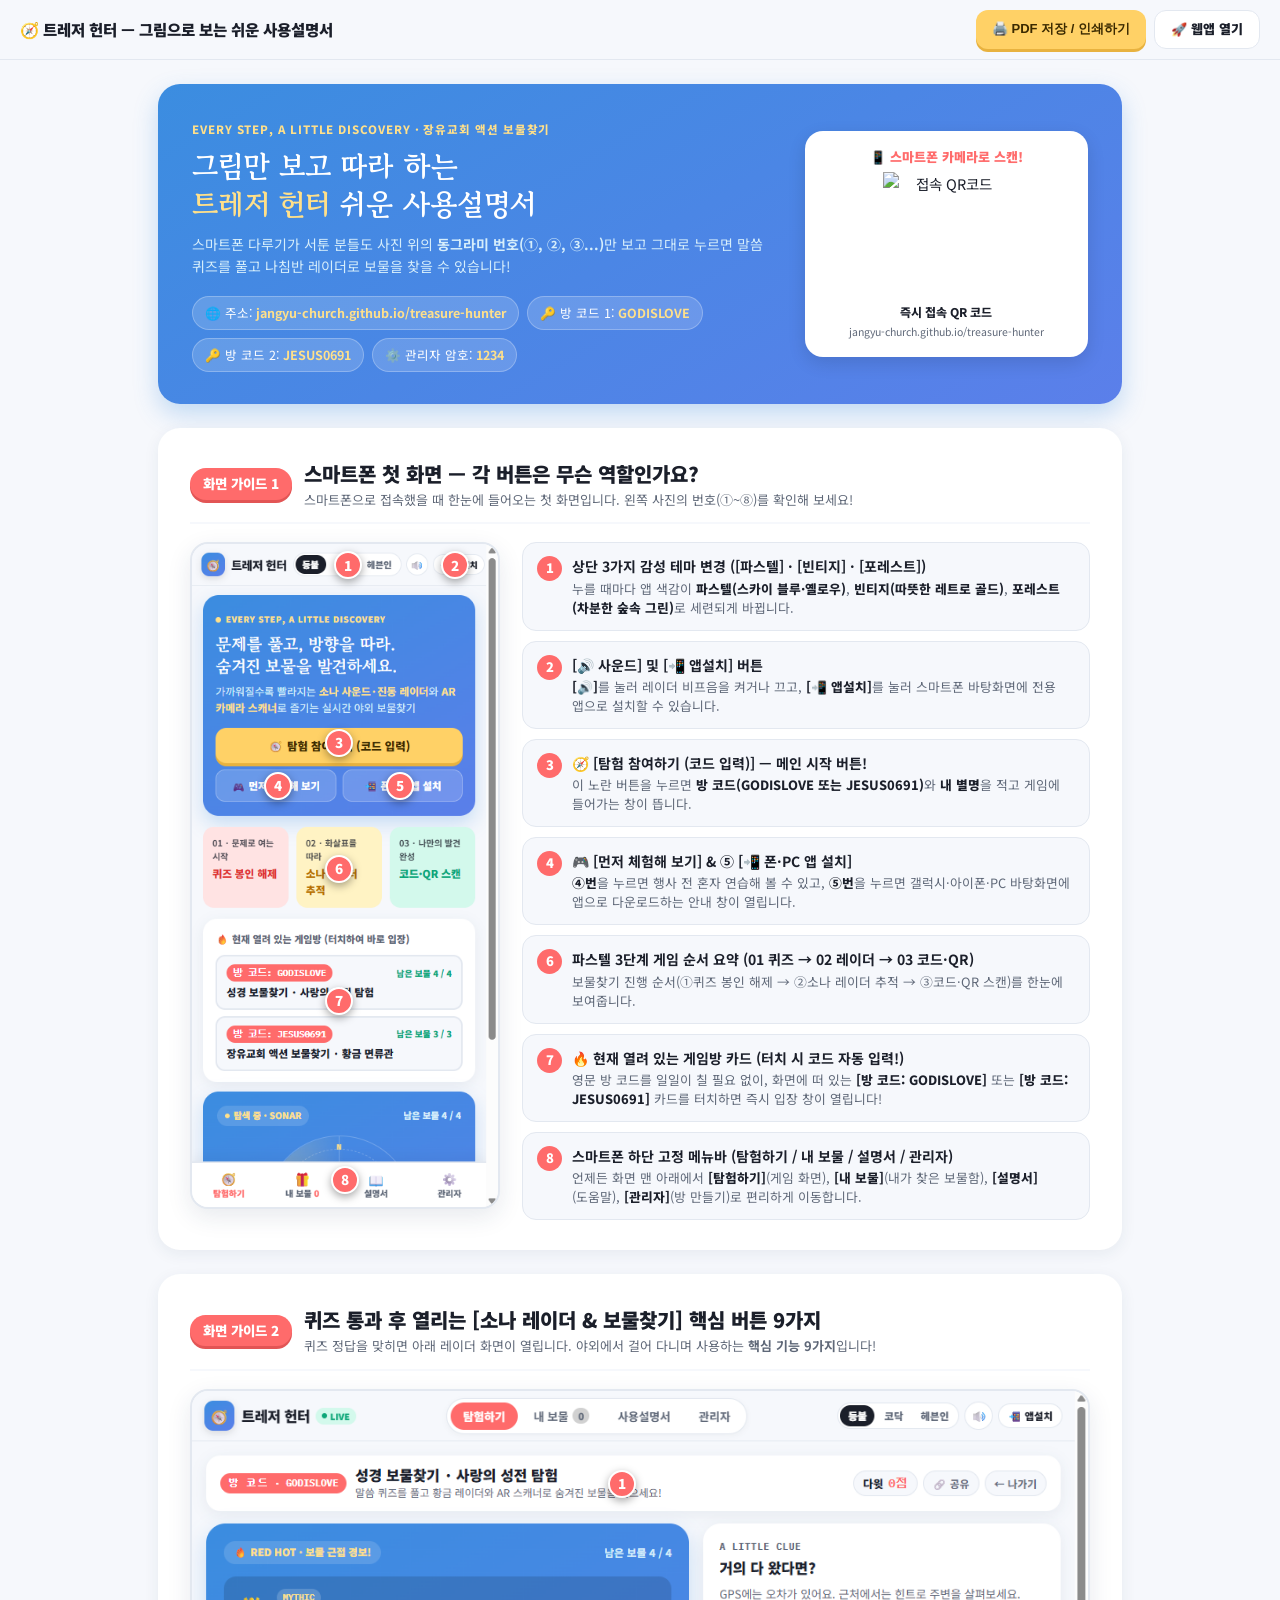
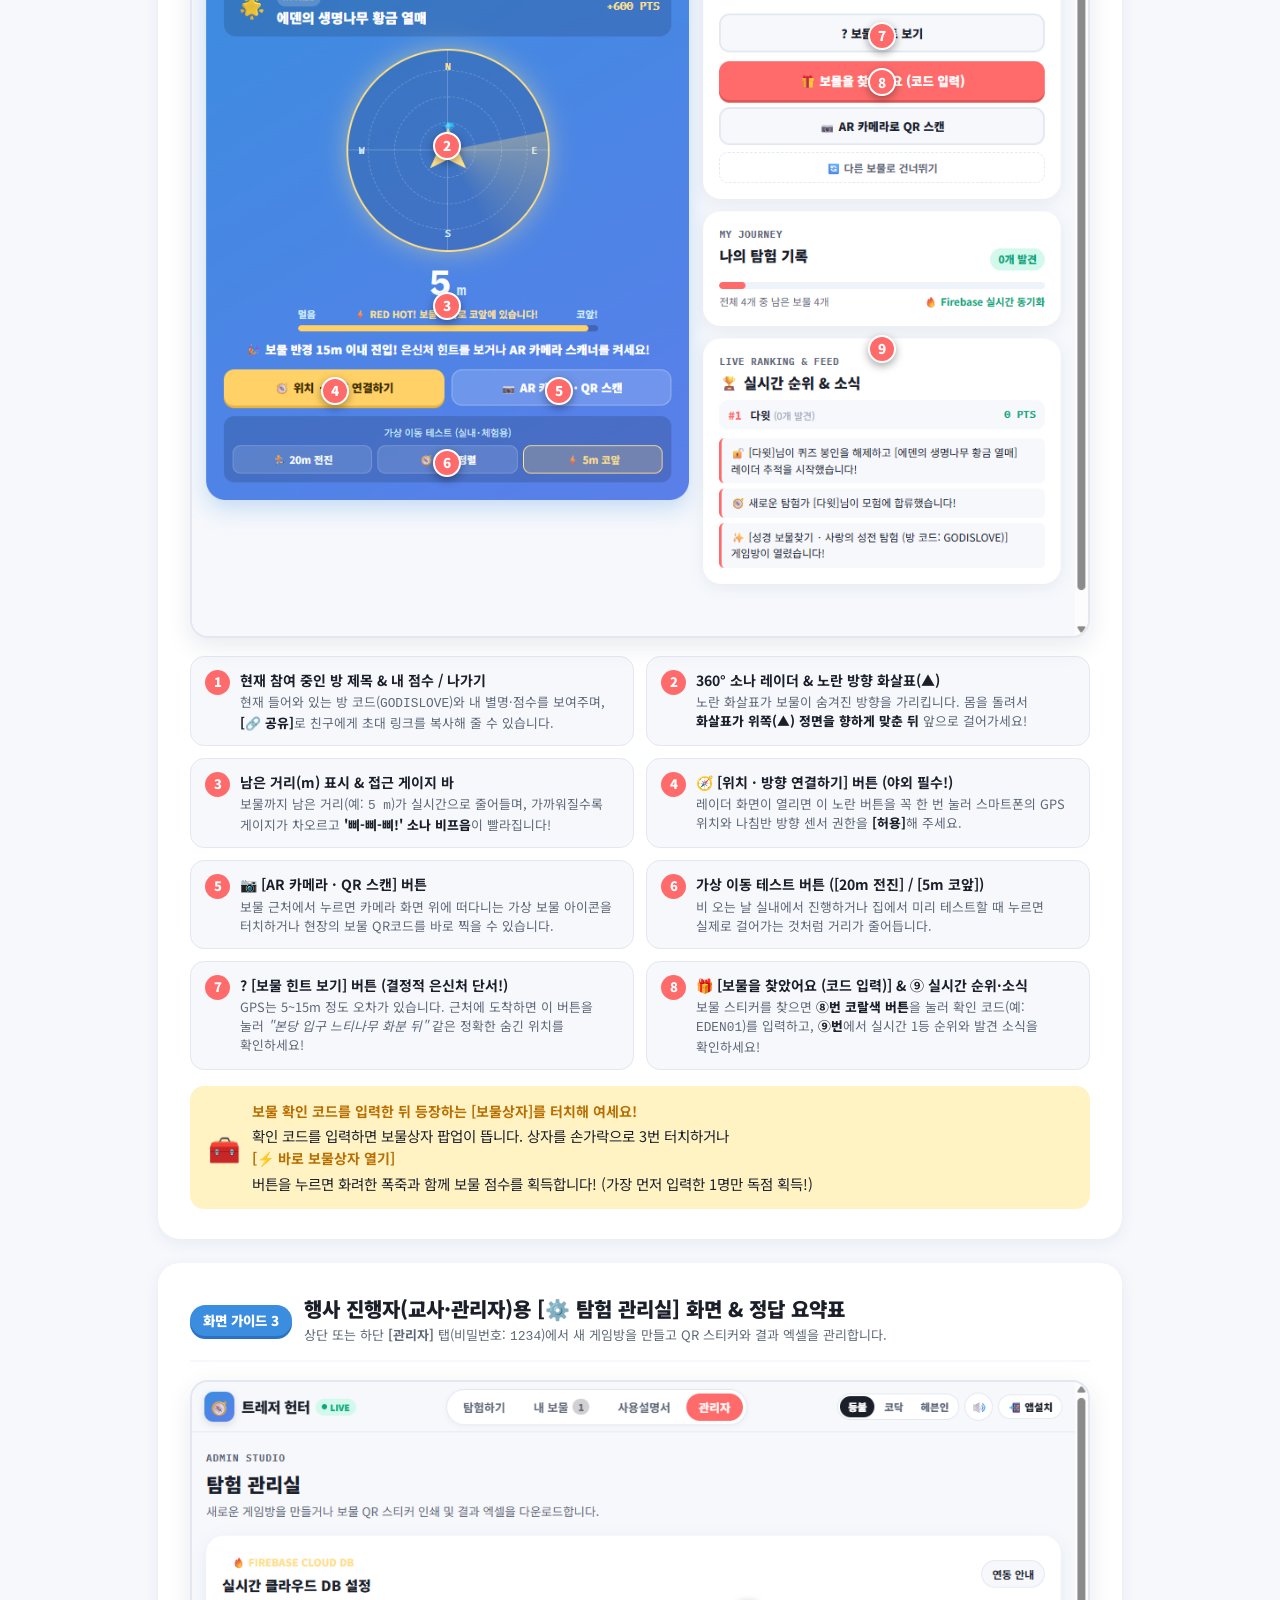
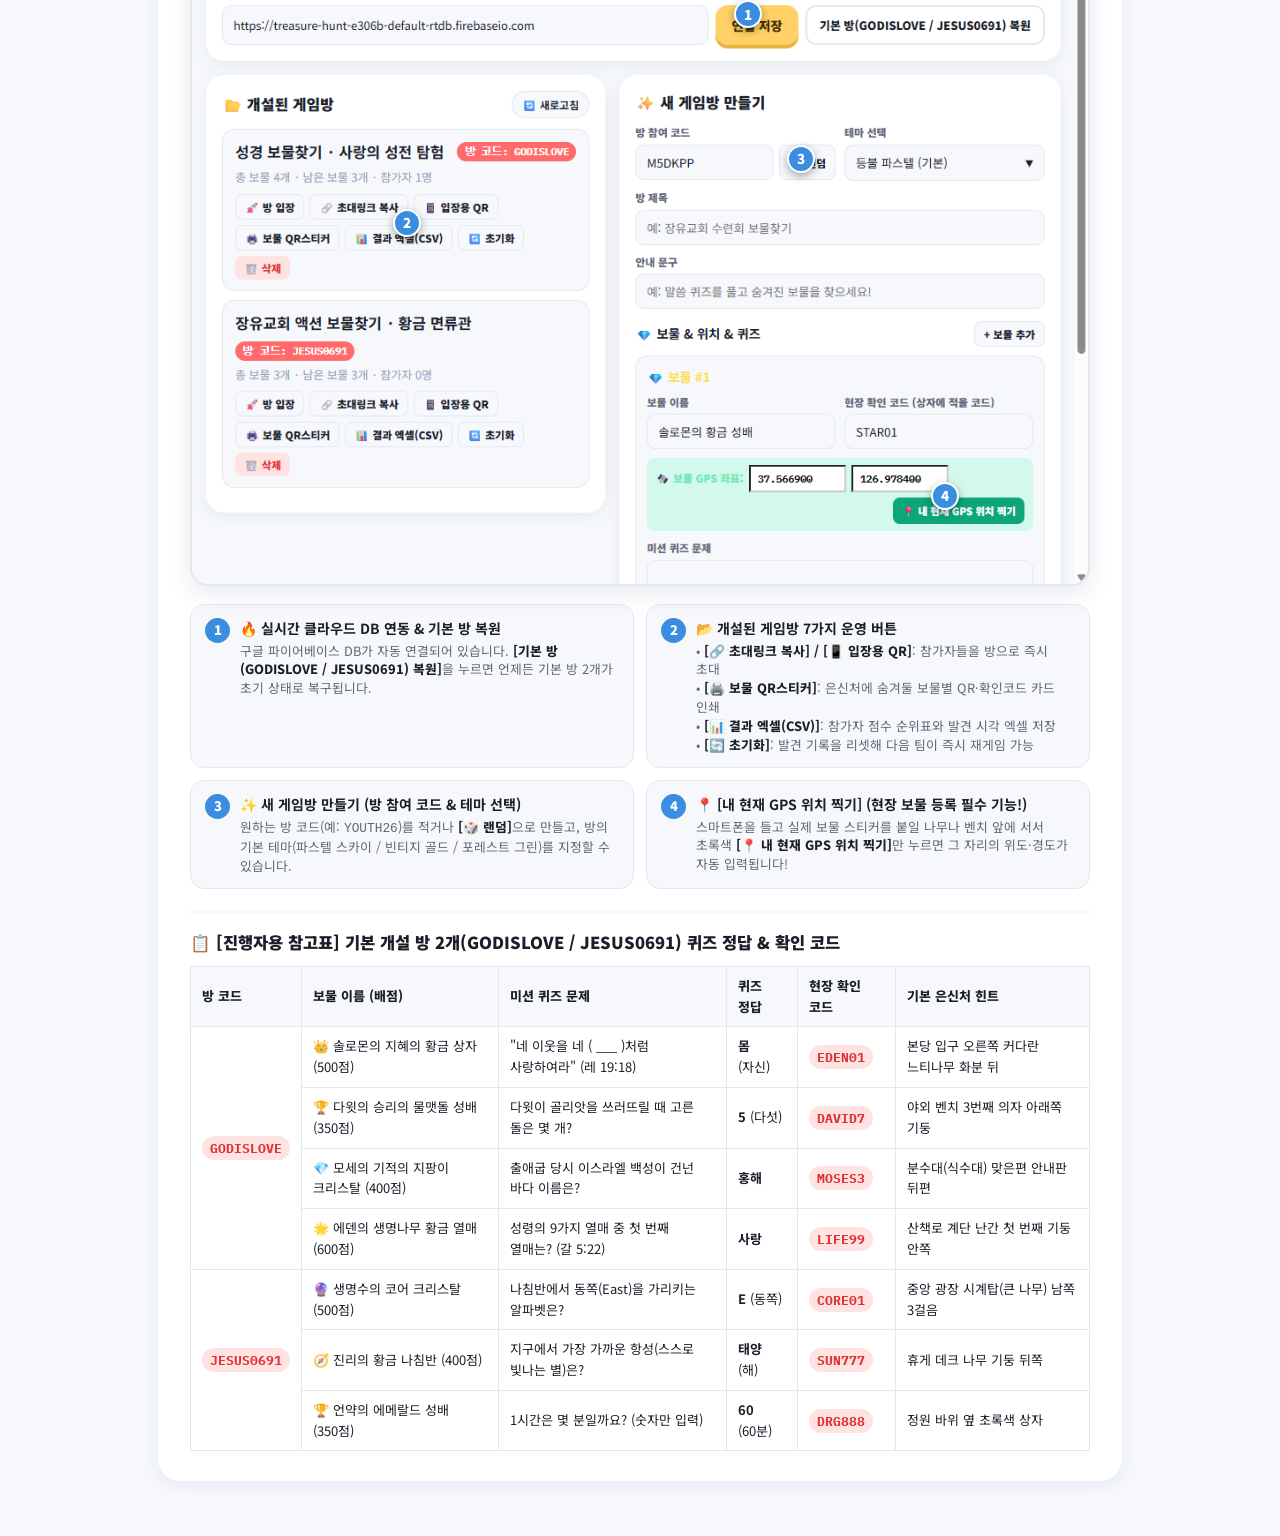
==== manual.html @ 7820175a "Update mobile UI, themes (Pastel/Vintage/Forest), and visual manual" ====
<!DOCTYPE html>
<html lang="ko">
<head>
  <meta charset="UTF-8" />
  <meta name="viewport" content="width=device-width, initial-scale=1.0" />
  <title>트레저 헌터 — 그림으로 보는 쉬운 사용설명서 (초보자·진행자 겸용)</title>
  <link rel="preconnect" href="https://fonts.googleapis.com">
  <link rel="preconnect" href="https://fonts.gstatic.com" crossorigin>
  <link href="https://fonts.googleapis.com/css2?family=Gowun+Batang:wght@700&family=IBM+Plex+Mono:wght@600;700&family=Noto+Sans+KR:wght@400;500;700;900&display=swap" rel="stylesheet">
  <style>
    :root {
      --bg: #F6F8FC;
      --surface: #FFFFFF;
      --ink: #1B1F2A;
      --muted: #5F6878;
      --line: #E3E8F0;
      --blue-a: #3B8DE0;
      --blue-b: #5B7FEA;
      --yellow: #FFD166;
      --yellow-lip: #E8B23F;
      --coral: #FF6B6B;
      --coral-lip: #E25555;
      --mint: #0CA678;
      --s1-bg: #FFE3E3;
      --s1-ink: #E03131;
      --s2-bg: #FFF3C4;
      --s2-ink: #B86E00;
      --s3-bg: #D3F9EC;
      --s3-ink: #0CA678;
    }

    * {
      box-sizing: border-box;
      margin: 0;
      padding: 0;
      -webkit-print-color-adjust: exact !important;
      print-color-adjust: exact !important;
    }

    body {
      font-family: 'Noto Sans KR', -apple-system, BlinkMacSystemFont, sans-serif;
      background: var(--bg);
      color: var(--ink);
      line-height: 1.6;
      font-size: 14.5px;
      word-break: keep-all;
    }

    /* 상단 고정 툴바 (인쇄 시 숨김) */
    .top-action-bar {
      position: sticky;
      top: 0;
      z-index: 999;
      background: rgba(246, 248, 252, 0.94);
      backdrop-filter: blur(12px);
      border-bottom: 1px solid var(--line);
      padding: 10px 20px;
      display: flex;
      justify-content: space-between;
      align-items: center;
      flex-wrap: wrap;
      gap: 10px;
    }

    .top-action-bar .title {
      font-weight: 900;
      font-size: 15.5px;
      color: var(--ink);
      display: flex;
      align-items: center;
      gap: 8px;
    }

    .top-action-bar .btns {
      display: flex;
      gap: 8px;
    }

    .btn-toolbar {
      background: var(--yellow);
      color: #3B2A00;
      border: none;
      padding: 8px 16px;
      border-radius: 12px;
      font-weight: 900;
      font-size: 13px;
      cursor: pointer;
      text-decoration: none;
      box-shadow: 0 3px 0 var(--yellow-lip);
      display: inline-flex;
      align-items: center;
      gap: 5px;
    }

    .btn-toolbar.secondary {
      background: var(--surface);
      color: var(--ink);
      border: 1.5px solid var(--line);
      box-shadow: none;
    }

    .manual-container {
      max-width: 1000px;
      margin: 24px auto 60px;
      padding: 0 18px;
      display: flex;
      flex-direction: column;
      gap: 24px;
    }

    .page-card {
      background: var(--surface);
      border-radius: 22px;
      box-shadow: 0 4px 16px rgba(30, 50, 90, 0.07);
      padding: 30px 32px;
      page-break-inside: avoid;
      break-inside: avoid;
    }

    /* 표지 헤더 (등불 스터디 블루 카드 감성) */
    .cover-banner {
      background: linear-gradient(150deg, var(--blue-a) 0%, var(--blue-b) 100%);
      color: #FFFFFF;
      border-radius: 22px;
      padding: 32px 34px;
      display: grid;
      grid-template-columns: 1.35fr 0.65fr;
      gap: 24px;
      align-items: center;
      box-shadow: 0 10px 24px rgba(59, 141, 224, 0.28);
    }

    .cover-kicker {
      display: inline-block;
      color: #FFE08A;
      font-size: 11.5px;
      font-weight: 800;
      letter-spacing: 0.08em;
      margin-bottom: 8px;
    }

    .cover-banner h1 {
      font-family: 'Gowun Batang', serif;
      font-size: 29px;
      font-weight: 700;
      line-height: 1.32;
      margin-bottom: 10px;
      color: #FFFFFF;
    }

    .cover-banner h1 span {
      color: #FFE08A;
    }

    .cover-banner p {
      color: #D6EEFB;
      font-size: 14px;
      margin-bottom: 18px;
    }

    .info-badges {
      display: flex;
      flex-wrap: wrap;
      gap: 8px;
    }

    .info-pill {
      background: rgba(255, 255, 255, 0.16);
      border: 1px solid rgba(255, 255, 255, 0.25);
      padding: 6px 12px;
      border-radius: 999px;
      font-size: 12.5px;
      color: #FFFFFF;
    }

    .info-pill strong {
      color: #FFE08A;
    }

    .cover-qr-card {
      background: #FFFFFF;
      color: var(--ink);
      border-radius: 18px;
      padding: 16px;
      text-align: center;
      box-shadow: 0 6px 18px rgba(0, 0, 0, 0.12);
    }

    .cover-qr-card img {
      width: 126px;
      height: 126px;
      margin: 4px auto;
      display: block;
    }

    .cover-qr-card .qr-label {
      font-size: 13px;
      font-weight: 900;
      color: var(--coral);
    }

    .cover-qr-card .qr-url {
      font-size: 10.5px;
      color: var(--muted);
      word-break: break-all;
      margin-top: 3px;
    }

    /* 파스텔 3단계 큰 그림 블록 */
    .pastel-flow-grid {
      display: grid;
      grid-template-columns: repeat(3, 1fr);
      gap: 14px;
      margin-top: 14px;
    }

    .p-flow-card {
      border-radius: 16px;
      padding: 18px;
    }

    .p-flow-card.s1 { background: var(--s1-bg); color: var(--s1-ink); }
    .p-flow-card.s2 { background: var(--s2-bg); color: var(--s2-ink); }
    .p-flow-card.s3 { background: var(--s3-bg); color: var(--s3-ink); }

    .p-flow-card .step-tag {
      font-size: 11.5px;
      font-weight: 800;
      opacity: 0.85;
      margin-bottom: 4px;
      display: block;
    }

    .p-flow-card h3 {
      font-size: 17px;
      font-weight: 900;
      margin-bottom: 6px;
    }

    .p-flow-card p {
      font-size: 13px;
      color: var(--ink);
      opacity: 0.86;
    }

    /* 섹션 헤더 */
    .sec-header {
      display: flex;
      align-items: center;
      gap: 12px;
      margin-bottom: 18px;
      padding-bottom: 12px;
      border-bottom: 2px solid var(--bg);
    }

    .sec-num {
      background: var(--coral);
      color: #FFFFFF;
      font-weight: 900;
      font-size: 13.5px;
      padding: 5px 13px;
      border-radius: 999px;
      box-shadow: 0 3px 0 var(--coral-lip);
      flex-shrink: 0;
    }

    .sec-num.blue {
      background: var(--blue-a);
      box-shadow: 0 3px 0 #2B72C4;
    }

    .sec-num.mint {
      background: var(--mint);
      box-shadow: 0 3px 0 #098560;
    }

    .sec-header h2 {
      font-size: 20px;
      font-weight: 900;
      color: var(--ink);
    }

    .sec-header p {
      font-size: 13px;
      color: var(--muted);
    }

    /* 스마트폰 첫 화면 2단 레이아웃 (좌: 폰 화면 캡처, 우: 번호별 설명) */
    .mobile-guide-layout {
      display: grid;
      grid-template-columns: 310px 1fr;
      gap: 22px;
      align-items: start;
    }

    /* 스크린샷 & 번호 마커 */
    .annotated-screen-wrap {
      position: relative;
      border-radius: 18px;
      overflow: hidden;
      border: 2px solid var(--line);
      box-shadow: 0 8px 24px rgba(30, 50, 90, 0.1);
      background: var(--bg);
    }

    .annotated-screen-wrap img {
      width: 100%;
      height: auto;
      display: block;
    }

    .pin {
      position: absolute;
      width: 28px;
      height: 28px;
      border-radius: 50%;
      background: var(--coral);
      color: #FFFFFF;
      font-weight: 900;
      font-size: 13.5px;
      display: flex;
      align-items: center;
      justify-content: center;
      border: 2.5px solid #FFFFFF;
      box-shadow: 0 3px 8px rgba(0, 0, 0, 0.35);
      transform: translate(-50%, -50%);
      z-index: 10;
    }

    .pin.blue {
      background: var(--blue-a);
    }

    /* 설명 카드 리스트 */
    .callout-list {
      display: flex;
      flex-direction: column;
      gap: 10px;
    }

    .callout-grid {
      display: grid;
      grid-template-columns: repeat(2, 1fr);
      gap: 12px;
      margin-top: 18px;
    }

    .callout-item {
      display: flex;
      align-items: flex-start;
      gap: 10px;
      background: var(--bg);
      border: 1.5px solid var(--line);
      border-radius: 14px;
      padding: 12px 14px;
    }

    .callout-badge {
      width: 25px;
      height: 25px;
      border-radius: 50%;
      background: var(--coral);
      color: #FFFFFF;
      font-weight: 900;
      font-size: 13px;
      display: flex;
      align-items: center;
      justify-content: center;
      flex-shrink: 0;
      margin-top: 1px;
    }

    .callout-badge.blue {
      background: var(--blue-a);
    }

    .callout-text > strong {
      display: block;
      font-size: 14px;
      color: var(--ink);
      margin-bottom: 2px;
    }

    .callout-text p strong {
      color: var(--ink);
      font-weight: 800;
    }

    .callout-text p {
      font-size: 12.8px;
      color: var(--muted);
      line-height: 1.48;
    }

    .beginner-tip-box {
      margin-top: 16px;
      background: var(--s2-bg);
      border-radius: 14px;
      padding: 14px 18px;
      display: flex;
      align-items: center;
      gap: 12px;
    }

    .beginner-tip-box .tip-icon {
      font-size: 26px;
      flex-shrink: 0;
    }

    .beginner-tip-box strong {
      color: var(--s2-ink);
      display: block;
      font-size: 14px;
      margin-bottom: 2px;
    }

    /* 요약 테이블 */
    .cheat-table {
      width: 100%;
      border-collapse: collapse;
      margin-top: 10px;
      font-size: 13px;
    }

    .cheat-table th,
    .cheat-table td {
      border: 1px solid var(--line);
      padding: 9px 11px;
      text-align: left;
    }

    .cheat-table th {
      background: var(--bg);
      color: var(--ink);
      font-weight: 800;
    }

    .code-badge {
      display: inline-block;
      background: var(--s1-bg);
      color: var(--s1-ink);
      font-weight: 800;
      padding: 2px 8px;
      border-radius: 999px;
      font-family: 'IBM Plex Mono', monospace;
      font-size: 12.5px;
    }

    @media print {
      body { background: #FFFFFF; }
      .top-action-bar { display: none !important; }
      .manual-container { margin: 0; max-width: 100%; padding: 0; gap: 16px; }
      .page-card { box-shadow: none; border: 1px solid var(--line); padding: 22px 24px; }
      .page-break { page-break-before: always; break-before: page; }
    }

    @media (max-width: 768px) {
      .cover-banner,
      .pastel-flow-grid,
      .mobile-guide-layout,
      .callout-grid {
        grid-template-columns: 1fr;
      }
    }
  </style>
</head>
<body>

  <!-- 상단 액션 바 -->
  <div class="top-action-bar">
    <div class="title">🧭 트레저 헌터 — 그림으로 보는 쉬운 사용설명서</div>
    <div class="btns">
      <button class="btn-toolbar" onclick="window.print()">🖨️ PDF 저장 / 인쇄하기</button>
      <a class="btn-toolbar secondary" href="https://jangyu-church.github.io/treasure-hunter/" target="_blank">🚀 웹앱 열기</a>
    </div>
  </div>

  <div class="manual-container">

    <!-- ==================== [1페이지] 표지 & 스마트폰 모바일 첫 화면 가이드 ==================== -->
    <div class="cover-banner">
      <div>
        <span class="cover-kicker">EVERY STEP, A LITTLE DISCOVERY · 장유교회 액션 보물찾기</span>
        <h1>
          그림만 보고 따라 하는<br />
          <span>트레저 헌터</span> 쉬운 사용설명서
        </h1>
        <p>
          스마트폰 다루기가 서툰 분들도 사진 위의 <strong>동그라미 번호(①, ②, ③...)</strong>만 보고
          그대로 누르면 말씀 퀴즈를 풀고 나침반 레이더로 보물을 찾을 수 있습니다!
        </p>
        <div class="info-badges">
          <div class="info-pill">🌐 주소: <strong>jangyu-church.github.io/treasure-hunter</strong></div>
          <div class="info-pill">🔑 방 코드 1: <strong>GODISLOVE</strong></div>
          <div class="info-pill">🔑 방 코드 2: <strong>JESUS0691</strong></div>
          <div class="info-pill">⚙️ 관리자 암호: <strong>1234</strong></div>
        </div>
      </div>

      <div class="cover-qr-card">
        <div class="qr-label">📱 스마트폰 카메라로 스캔!</div>
        <img src="https://api.qrserver.com/v1/create-qr-code/?size=180x180&data=https%3A%2F%2Fjangyu-church.github.io%2Ftreasure-hunter%2F" alt="접속 QR코드" />
        <div style="font-size:12px; font-weight:800;">즉시 접속 QR 코드</div>
        <div class="qr-url">jangyu-church.github.io/treasure-hunter</div>
      </div>
    </div>

    <!-- 화면 가이드 1: 스마트폰 첫 화면 & 하단 탭바 설명 -->
    <div class="page-card">
      <div class="sec-header">
        <span class="sec-num">화면 가이드 1</span>
        <div>
          <h2>스마트폰 첫 화면 — 각 버튼은 무슨 역할인가요?</h2>
          <p>스마트폰으로 접속했을 때 한눈에 들어오는 첫 화면입니다. 왼쪽 사진의 번호(①~⑧)를 확인해 보세요!</p>
        </div>
      </div>

      <div class="mobile-guide-layout">
        <!-- 좌측: 실제 스마트폰 모바일 첫 화면 캡처 -->
        <div class="annotated-screen-wrap">
          <img src="[data-uri]" alt="스마트폰 모바일 첫 화면" />
          <!-- 1. 상단 테마 선택 (등불/코닥/헤븐인) -->
          <div class="pin" style="top: 3.2%; left: 51%;">1</div>
          <!-- 2. 사운드 & 앱설치 버튼 -->
          <div class="pin" style="top: 3.2%; left: 86%;">2</div>
          <!-- 3. 탐험 참여하기 (코드 입력) -->
          <div class="pin" style="top: 30%; left: 48%;">3</div>
          <!-- 4. 먼저 체험해 보기 -->
          <div class="pin" style="top: 36.5%; left: 28%;">4</div>
          <!-- 5. 폰·PC 앱 설치 -->
          <div class="pin" style="top: 36.5%; left: 68%;">5</div>
          <!-- 6. 3단계 요약 파스텔 블록 -->
          <div class="pin" style="top: 49%; left: 48%;">6</div>
          <!-- 7. 현재 열려 있는 게임방 (GODISLOVE / JESUS0691) -->
          <div class="pin" style="top: 69%; left: 48%;">7</div>
          <!-- 8. 하단 고정 네비게이션 탭바 -->
          <div class="pin" style="top: 96%; left: 50%;">8</div>
        </div>

        <!-- 우측: 번호별 쉬운 해설 -->
        <div class="callout-list">
          <div class="callout-item">
            <span class="callout-badge">1</span>
            <div class="callout-text">
              <strong>상단 3가지 감성 테마 변경 ([파스텔] · [빈티지] · [포레스트])</strong>
              <p>누를 때마다 앱 색감이 <strong>파스텔(스카이 블루·옐로우)</strong>, <strong>빈티지(따뜻한 레트로 골드)</strong>, <strong>포레스트(차분한 숲속 그린)</strong>로 세련되게 바뀝니다.</p>
            </div>
          </div>
          <div class="callout-item">
            <span class="callout-badge">2</span>
            <div class="callout-text">
              <strong>[🔊 사운드] 및 [📲 앱설치] 버튼</strong>
              <p><strong>[🔊]</strong>를 눌러 레이더 비프음을 켜거나 끄고, <strong>[📲 앱설치]</strong>를 눌러 스마트폰 바탕화면에 전용 앱으로 설치할 수 있습니다.</p>
            </div>
          </div>
          <div class="callout-item">
            <span class="callout-badge">3</span>
            <div class="callout-text">
              <strong>🧭 [탐험 참여하기 (코드 입력)] — 메인 시작 버튼!</strong>
              <p>이 노란 버튼을 누르면 <strong>방 코드(GODISLOVE 또는 JESUS0691)</strong>와 <strong>내 별명</strong>을 적고 게임에 들어가는 창이 뜹니다.</p>
            </div>
          </div>
          <div class="callout-item">
            <span class="callout-badge">4</span>
            <div class="callout-text">
              <strong>🎮 [먼저 체험해 보기] &amp; ⑤ [📲 폰·PC 앱 설치]</strong>
              <p><strong>④번</strong>을 누르면 행사 전 혼자 연습해 볼 수 있고, <strong>⑤번</strong>을 누르면 갤럭시·아이폰·PC 바탕화면에 앱으로 다운로드하는 안내 창이 열립니다.</p>
            </div>
          </div>
          <div class="callout-item">
            <span class="callout-badge">6</span>
            <div class="callout-text">
              <strong>파스텔 3단계 게임 순서 요약 (01 퀴즈 → 02 레이더 → 03 코드·QR)</strong>
              <p>보물찾기 진행 순서(①퀴즈 봉인 해제 → ②소나 레이더 추적 → ③코드·QR 스캔)를 한눈에 보여줍니다.</p>
            </div>
          </div>
          <div class="callout-item">
            <span class="callout-badge">7</span>
            <div class="callout-text">
              <strong>🔥 현재 열려 있는 게임방 카드 (터치 시 코드 자동 입력!)</strong>
              <p>영문 방 코드를 일일이 칠 필요 없이, 화면에 떠 있는 <strong>[방 코드: GODISLOVE]</strong> 또는 <strong>[방 코드: JESUS0691]</strong> 카드를 터치하면 즉시 입장 창이 열립니다!</p>
            </div>
          </div>
          <div class="callout-item">
            <span class="callout-badge">8</span>
            <div class="callout-text">
              <strong>스마트폰 하단 고정 메뉴바 (탐험하기 / 내 보물 / 설명서 / 관리자)</strong>
              <p>언제든 화면 맨 아래에서 <strong>[탐험하기]</strong>(게임 화면), <strong>[내 보물]</strong>(내가 찾은 보물함), <strong>[설명서]</strong>(도움말), <strong>[관리자]</strong>(방 만들기)로 편리하게 이동합니다.</p>
            </div>
          </div>
        </div>
      </div>
    </div>

    <!-- ==================== [2페이지] 그림 2: 소나 레이더 & 보물찾기 액션 화면 ==================== -->
    <div class="page-card page-break">
      <div class="sec-header">
        <span class="sec-num">화면 가이드 2</span>
        <div>
          <h2>퀴즈 통과 후 열리는 [소나 레이더 &amp; 보물찾기] 핵심 버튼 9가지</h2>
          <p>퀴즈 정답을 맞히면 아래 레이더 화면이 열립니다. 야외에서 걸어 다니며 사용하는 <strong>핵심 기능 9가지</strong>입니다!</p>
        </div>
      </div>

      <div class="annotated-screen-wrap">
        <img src="[data-uri]" alt="소나 레이더 및 보물 탐색 화면" />
        <!-- 1. 상단 현재 방 정보 & 내 점수 -->
        <div class="pin" style="top: 11%; left: 48%;">1</div>
        <!-- 2. 360도 레이더 & 노란 방향 화살표 -->
        <div class="pin" style="top: 42%; left: 28.5%;">2</div>
        <!-- 3. 남은 거리(m) & 온도 게이지 바 -->
        <div class="pin" style="top: 61%; left: 28.5%;">3</div>
        <!-- 4. 위치 · 방향 연결하기 -->
        <div class="pin" style="top: 71%; left: 16%;">4</div>
        <!-- 5. AR 카메라 · QR 스캔 -->
        <div class="pin" style="top: 71%; left: 41%;">5</div>
        <!-- 6. 가상 이동 테스트 버튼 3종 -->
        <div class="pin" style="top: 79.5%; left: 28.5%;">6</div>
        <!-- 7. ? 보물 힌트 보기 -->
        <div class="pin" style="top: 29%; left: 77%;">7</div>
        <!-- 8. 보물을 찾았어요 (코드 입력) -->
        <div class="pin" style="top: 34.5%; left: 77%;">8</div>
        <!-- 9. 나의 탐험 기록 & 실시간 순위/소식 -->
        <div class="pin" style="top: 66%; left: 77%;">9</div>
      </div>

      <div class="callout-grid">
        <div class="callout-item">
          <span class="callout-badge">1</span>
          <div class="callout-text">
            <strong>현재 참여 중인 방 제목 &amp; 내 점수 / 나가기</strong>
            <p>현재 들어와 있는 방 코드(<code>GODISLOVE</code>)와 내 별명·점수를 보여주며, <strong>[🔗 공유]</strong>로 친구에게 초대 링크를 복사해 줄 수 있습니다.</p>
          </div>
        </div>
        <div class="callout-item">
          <span class="callout-badge">2</span>
          <div class="callout-text">
            <strong>360° 소나 레이더 &amp; 노란 방향 화살표(▲)</strong>
            <p>노란 화살표가 보물이 숨겨진 방향을 가리킵니다. 몸을 돌려서 <strong>화살표가 위쪽(▲) 정면을 향하게 맞춘 뒤</strong> 앞으로 걸어가세요!</p>
          </div>
        </div>
        <div class="callout-item">
          <span class="callout-badge">3</span>
          <div class="callout-text">
            <strong>남은 거리(m) 표시 &amp; 접근 게이지 바</strong>
            <p>보물까지 남은 거리(예: <code>5 m</code>)가 실시간으로 줄어들며, 가까워질수록 게이지가 차오르고 <strong>'삐-삐-삐!' 소나 비프음</strong>이 빨라집니다!</p>
          </div>
        </div>
        <div class="callout-item">
          <span class="callout-badge">4</span>
          <div class="callout-text">
            <strong>🧭 [위치 · 방향 연결하기] 버튼 (야외 필수!)</strong>
            <p>레이더 화면이 열리면 이 노란 버튼을 꼭 한 번 눌러 스마트폰의 GPS 위치와 나침반 방향 센서 권한을 <strong>[허용]</strong>해 주세요.</p>
          </div>
        </div>
        <div class="callout-item">
          <span class="callout-badge">5</span>
          <div class="callout-text">
            <strong>📷 [AR 카메라 · QR 스캔] 버튼</strong>
            <p>보물 근처에서 누르면 카메라 화면 위에 떠다니는 가상 보물 아이콘을 터치하거나 현장의 보물 QR코드를 바로 찍을 수 있습니다.</p>
          </div>
        </div>
        <div class="callout-item">
          <span class="callout-badge">6</span>
          <div class="callout-text">
            <strong>가상 이동 테스트 버튼 ([20m 전진] / [5m 코앞])</strong>
            <p>비 오는 날 실내에서 진행하거나 집에서 미리 테스트할 때 누르면 실제로 걸어가는 것처럼 거리가 줄어듭니다.</p>
          </div>
        </div>
        <div class="callout-item">
          <span class="callout-badge">7</span>
          <div class="callout-text">
            <strong>? [보물 힌트 보기] 버튼 (결정적 은신처 단서!)</strong>
            <p>GPS는 5~15m 정도 오차가 있습니다. 근처에 도착하면 이 버튼을 눌러 <em>"본당 입구 느티나무 화분 뒤"</em> 같은 정확한 숨긴 위치를 확인하세요!</p>
          </div>
        </div>
        <div class="callout-item">
          <span class="callout-badge">8</span>
          <div class="callout-text">
            <strong>🎁 [보물을 찾았어요 (코드 입력)] &amp; ⑨ 실시간 순위·소식</strong>
            <p>보물 스티커를 찾으면 <strong>⑧번 코랄색 버튼</strong>을 눌러 확인 코드(예: <code>EDEN01</code>)를 입력하고, <strong>⑨번</strong>에서 실시간 1등 순위와 발견 소식을 확인하세요!</p>
          </div>
        </div>
      </div>

      <div class="beginner-tip-box">
        <span class="tip-icon">🧰</span>
        <div>
          <strong>보물 확인 코드를 입력한 뒤 등장하는 [보물상자]를 터치해 여세요!</strong>
          <span>확인 코드를 입력하면 보물상자 팝업이 뜹니다. 상자를 손가락으로 3번 터치하거나 <strong>[⚡ 바로 보물상자 열기]</strong> 버튼을 누르면 화려한 폭죽과 함께 보물 점수를 획득합니다! (가장 먼저 입력한 1명만 독점 획득!)</span>
        </div>
      </div>
    </div>

    <!-- ==================== [3페이지] 그림 3: 관리자 스튜디오 & 정답 요약표 ==================== -->
    <div class="page-card page-break">
      <div class="sec-header">
        <span class="sec-num blue">화면 가이드 3</span>
        <div>
          <h2>행사 진행자(교사·관리자)용 [⚙️ 탐험 관리실] 화면 &amp; 정답 요약표</h2>
          <p>상단 또는 하단 <strong>[관리자]</strong> 탭(비밀번호: <code>1234</code>)에서 새 게임방을 만들고 QR 스티커와 결과 엑셀을 관리합니다.</p>
        </div>
      </div>

      <div class="annotated-screen-wrap">
        <img src="[data-uri]" alt="탐험 관리실 화면" />
        <!-- 1. 실시간 클라우드 DB 설정 & 기본 방 복원 -->
        <div class="pin blue" style="top: 29%; left: 62%;">1</div>
        <!-- 2. 개설된 게임방 관리 7대 버튼 -->
        <div class="pin blue" style="top: 55%; left: 24%;">2</div>
        <!-- 3. 새 게임방 만들기 (방 코드 & 테마 선택) -->
        <div class="pin blue" style="top: 47%; left: 68%;">3</div>
        <!-- 4. 보물 GPS 좌표 & 내 현재 GPS 위치 찍기 -->
        <div class="pin blue" style="top: 89%; left: 84%;">4</div>
      </div>

      <div class="callout-grid">
        <div class="callout-item">
          <span class="callout-badge blue">1</span>
          <div class="callout-text">
            <strong>🔥 실시간 클라우드 DB 연동 &amp; 기본 방 복원</strong>
            <p>구글 파이어베이스 DB가 자동 연결되어 있습니다. <strong>[기본 방(GODISLOVE / JESUS0691) 복원]</strong>을 누르면 언제든 기본 방 2개가 초기 상태로 복구됩니다.</p>
          </div>
        </div>
        <div class="callout-item">
          <span class="callout-badge blue">2</span>
          <div class="callout-text">
            <strong>📂 개설된 게임방 7가지 운영 버튼</strong>
            <p>
              • <strong>[🔗 초대링크 복사] / [📱 입장용 QR]</strong>: 참가자들을 방으로 즉시 초대<br />
              • <strong>[🖨️ 보물 QR스티커]</strong>: 은신처에 숨겨둘 보물별 QR·확인코드 카드 인쇄<br />
              • <strong>[📊 결과 엑셀(CSV)]</strong>: 참가자 점수 순위표와 발견 시각 엑셀 저장<br />
              • <strong>[🔄 초기화]</strong>: 발견 기록을 리셋해 다음 팀이 즉시 재게임 가능
            </p>
          </div>
        </div>
        <div class="callout-item">
          <span class="callout-badge blue">3</span>
          <div class="callout-text">
            <strong>✨ 새 게임방 만들기 (방 참여 코드 &amp; 테마 선택)</strong>
            <p>원하는 방 코드(예: <code>YOUTH26</code>)를 적거나 <strong>[🎲 랜덤]</strong>으로 만들고, 방의 기본 테마(파스텔 스카이 / 빈티지 골드 / 포레스트 그린)를 지정할 수 있습니다.</p>
          </div>
        </div>
        <div class="callout-item">
          <span class="callout-badge blue">4</span>
          <div class="callout-text">
            <strong>📍 [내 현재 GPS 위치 찍기] (현장 보물 등록 필수 기능!)</strong>
            <p>스마트폰을 들고 실제 보물 스티커를 붙일 나무나 벤치 앞에 서서 초록색 <strong>[📍 내 현재 GPS 위치 찍기]</strong>만 누르면 그 자리의 위도·경도가 자동 입력됩니다!</p>
          </div>
        </div>
      </div>

      <!-- 진행자용 기본 2개 방 정답 & 확인코드 요약표 -->
      <div style="margin-top: 22px; padding-top: 16px; border-top: 2px solid var(--bg);">
        <h3 style="font-size: 16.5px; font-weight: 900; margin-bottom: 8px;">
          📋 [진행자용 참고표] 기본 개설 방 2개(GODISLOVE / JESUS0691) 퀴즈 정답 &amp; 확인 코드
        </h3>

        <table class="cheat-table">
          <thead>
            <tr>
              <th>방 코드</th>
              <th>보물 이름 (배점)</th>
              <th>미션 퀴즈 문제</th>
              <th>퀴즈 정답</th>
              <th>현장 확인 코드</th>
              <th>기본 은신처 힌트</th>
            </tr>
          </thead>
          <tbody>
            <tr>
              <td rowspan="4"><span class="code-badge">GODISLOVE</span></td>
              <td>👑 솔로몬의 지혜의 황금 상자 (500점)</td>
              <td>"네 이웃을 네 ( ___ )처럼 사랑하여라" (레 19:18)</td>
              <td><strong>몸</strong> (자신)</td>
              <td><span class="code-badge">EDEN01</span></td>
              <td>본당 입구 오른쪽 커다란 느티나무 화분 뒤</td>
            </tr>
            <tr>
              <td>🏆 다윗의 승리의 물맷돌 성배 (350점)</td>
              <td>다윗이 골리앗을 쓰러뜨릴 때 고른 돌은 몇 개?</td>
              <td><strong>5</strong> (다섯)</td>
              <td><span class="code-badge">DAVID7</span></td>
              <td>야외 벤치 3번째 의자 아래쪽 기둥</td>
            </tr>
            <tr>
              <td>💎 모세의 기적의 지팡이 크리스탈 (400점)</td>
              <td>출애굽 당시 이스라엘 백성이 건넌 바다 이름은?</td>
              <td><strong>홍해</strong></td>
              <td><span class="code-badge">MOSES3</span></td>
              <td>분수대(식수대) 맞은편 안내판 뒤편</td>
            </tr>
            <tr>
              <td>🌟 에덴의 생명나무 황금 열매 (600점)</td>
              <td>성령의 9가지 열매 중 첫 번째 열매는? (갈 5:22)</td>
              <td><strong>사랑</strong></td>
              <td><span class="code-badge">LIFE99</span></td>
              <td>산책로 계단 난간 첫 번째 기둥 안쪽</td>
            </tr>
            <tr>
              <td rowspan="3"><span class="code-badge">JESUS0691</span></td>
              <td>🔮 생명수의 코어 크리스탈 (500점)</td>
              <td>나침반에서 동쪽(East)을 가리키는 알파벳은?</td>
              <td><strong>E</strong> (동쪽)</td>
              <td><span class="code-badge">CORE01</span></td>
              <td>중앙 광장 시계탑(큰 나무) 남쪽 3걸음</td>
            </tr>
            <tr>
              <td>🧭 진리의 황금 나침반 (400점)</td>
              <td>지구에서 가장 가까운 항성(스스로 빛나는 별)은?</td>
              <td><strong>태양</strong> (해)</td>
              <td><span class="code-badge">SUN777</span></td>
              <td>휴게 데크 나무 기둥 뒤쪽</td>
            </tr>
            <tr>
              <td>🏆 언약의 에메랄드 성배 (350점)</td>
              <td>1시간은 몇 분일까요? (숫자만 입력)</td>
              <td><strong>60</strong> (60분)</td>
              <td><span class="code-badge">DRG888</span></td>
              <td>정원 바위 옆 초록색 상자</td>
            </tr>
          </tbody>
        </table>
      </div>
    </div>

  </div>
</body>
</html>
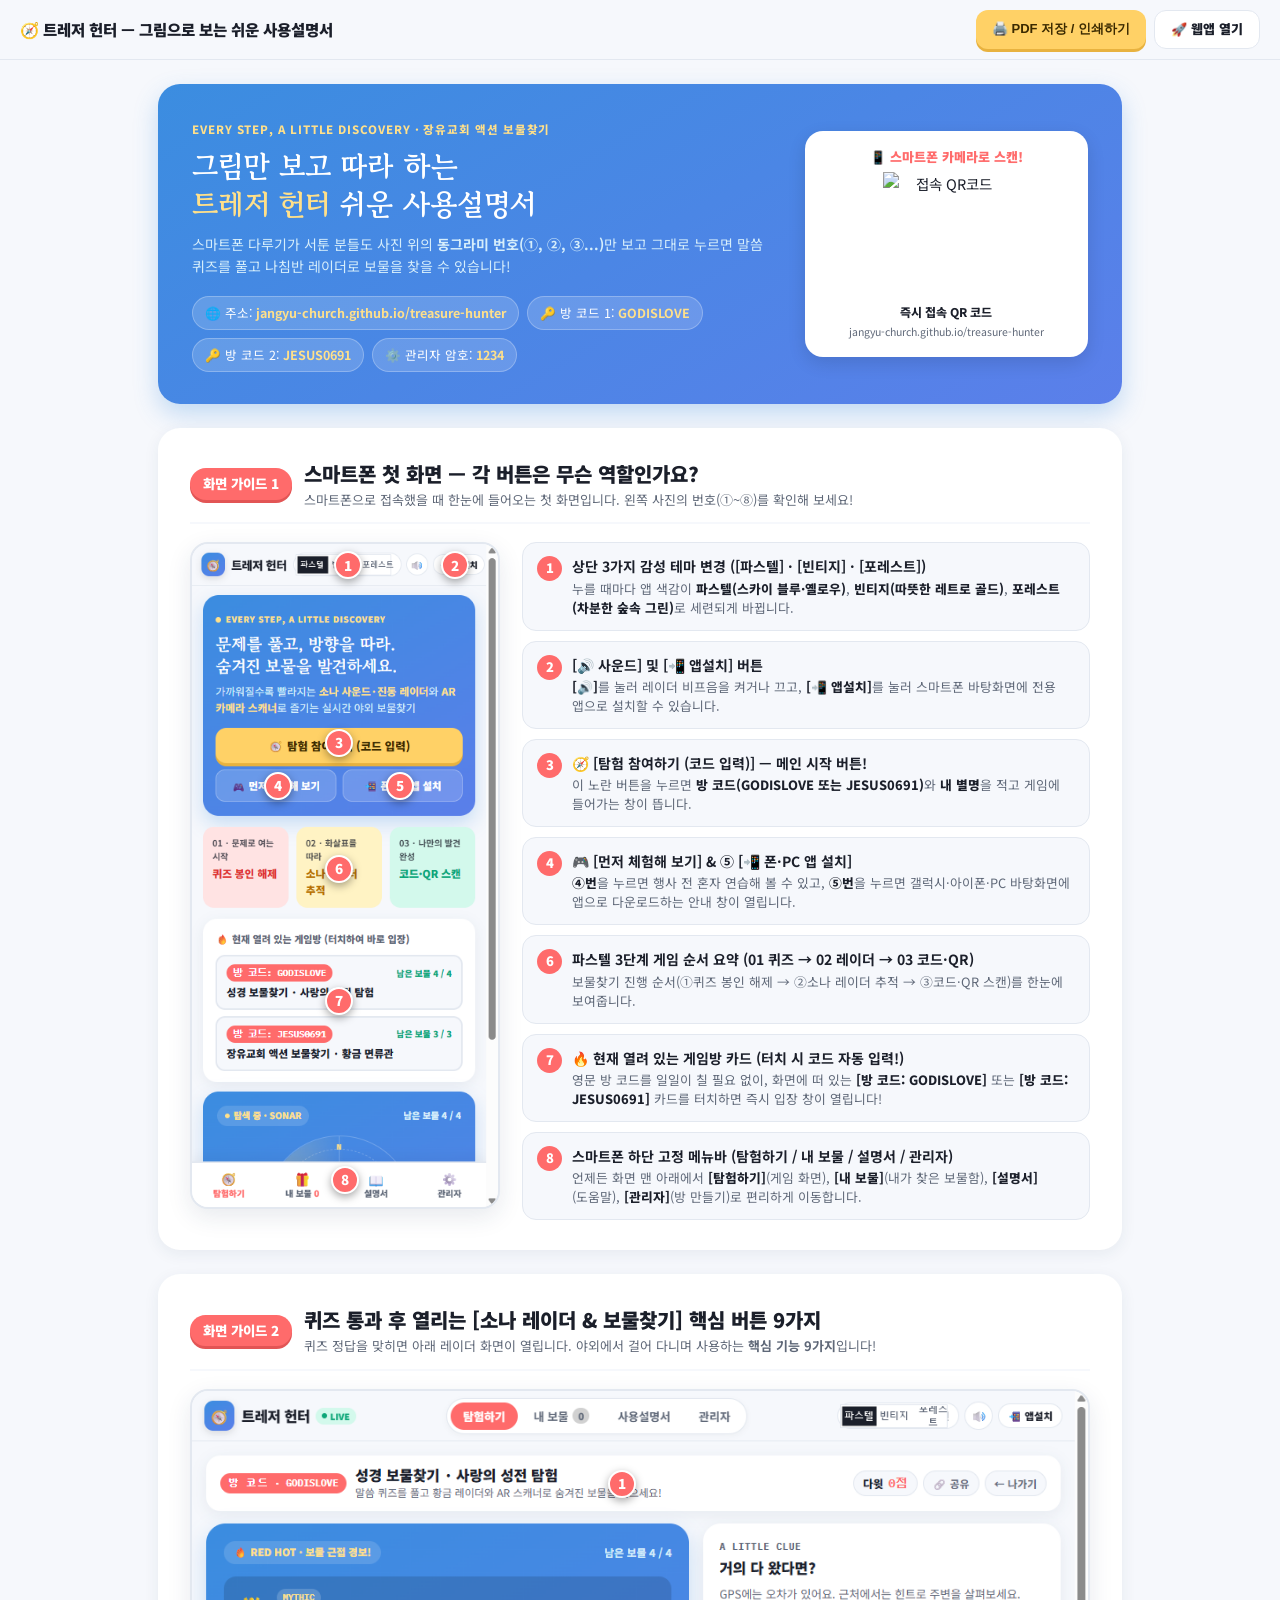
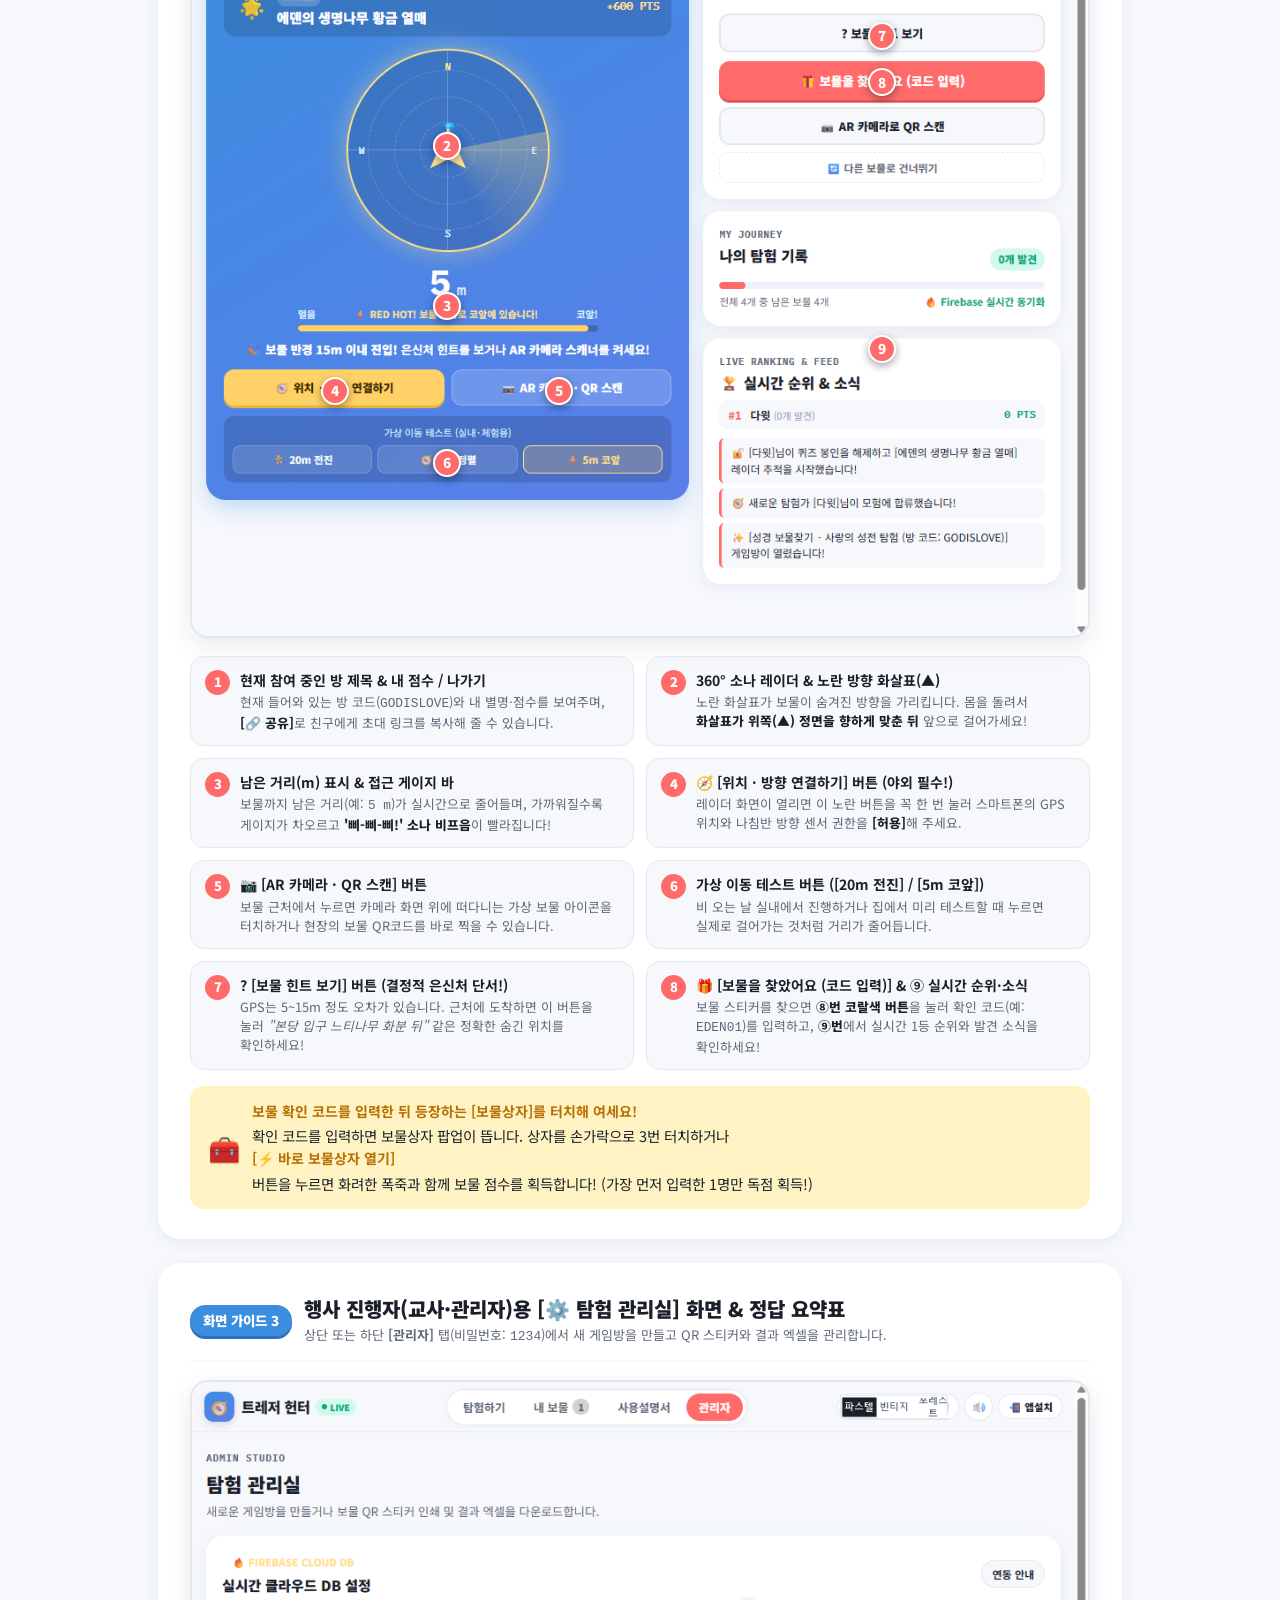
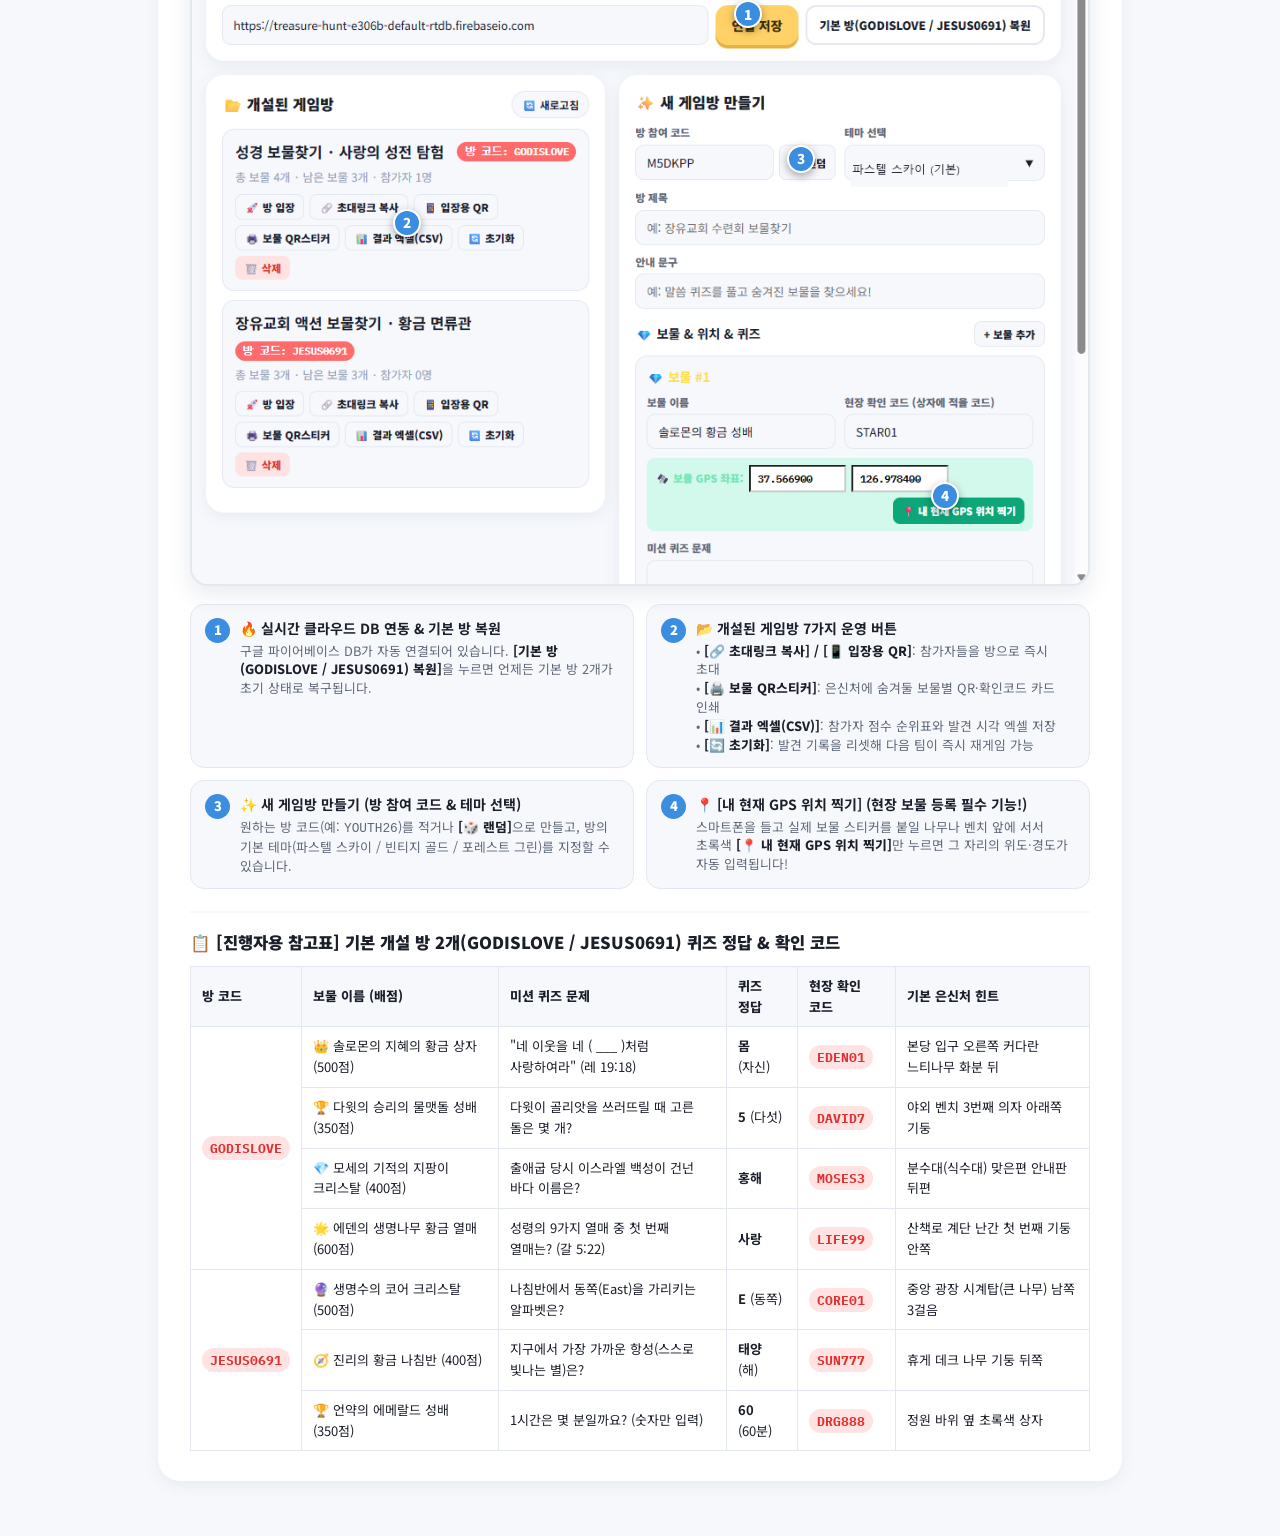
==== commit 6bd93cbe: "Update manual screenshots to show Pastel/Vintage/Forest labels" ====
--- a/manual.html
+++ b/manual.html
@@ -518,7 +518,7 @@
       <div class="mobile-guide-layout">
         <!-- 좌측: 실제 스마트폰 모바일 첫 화면 캡처 -->
         <div class="annotated-screen-wrap">
-          <img src="[data-uri]" alt="스마트폰 모바일 첫 화면" />
+          <img src="[data-uri]